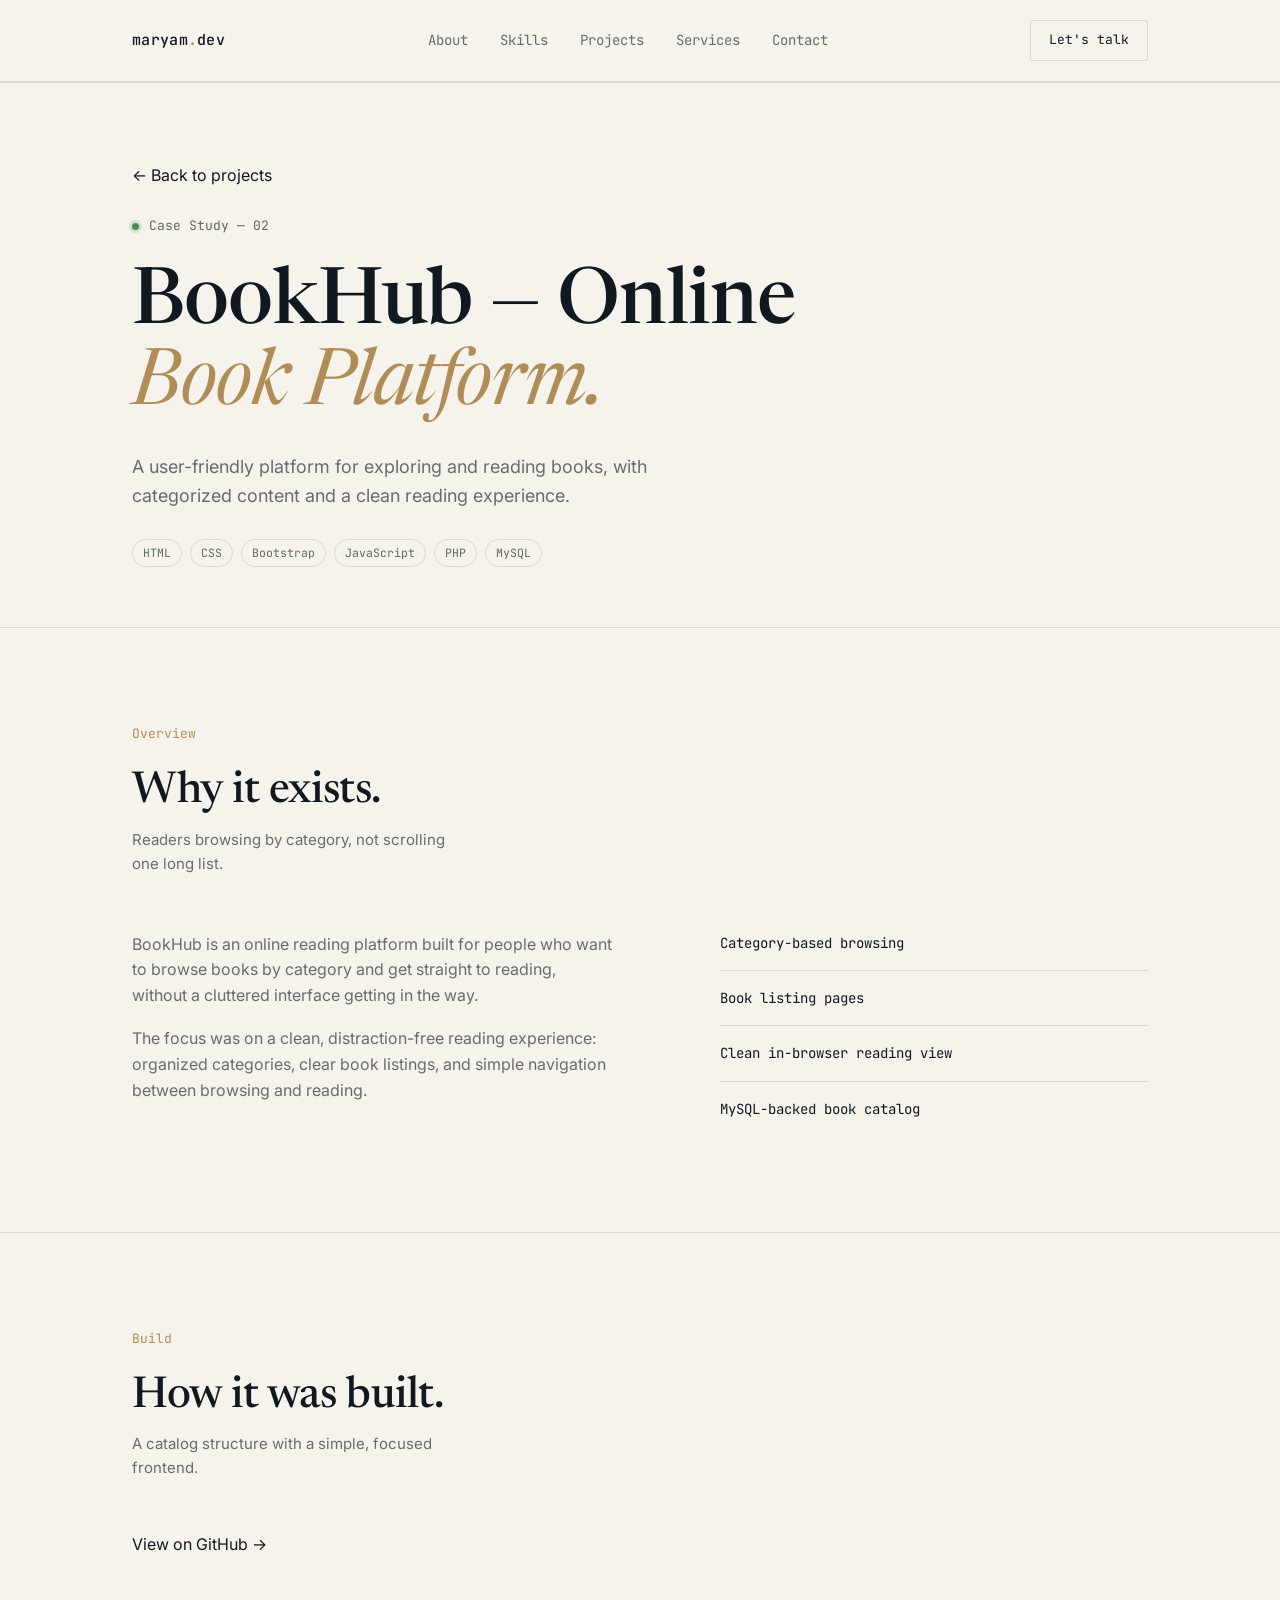
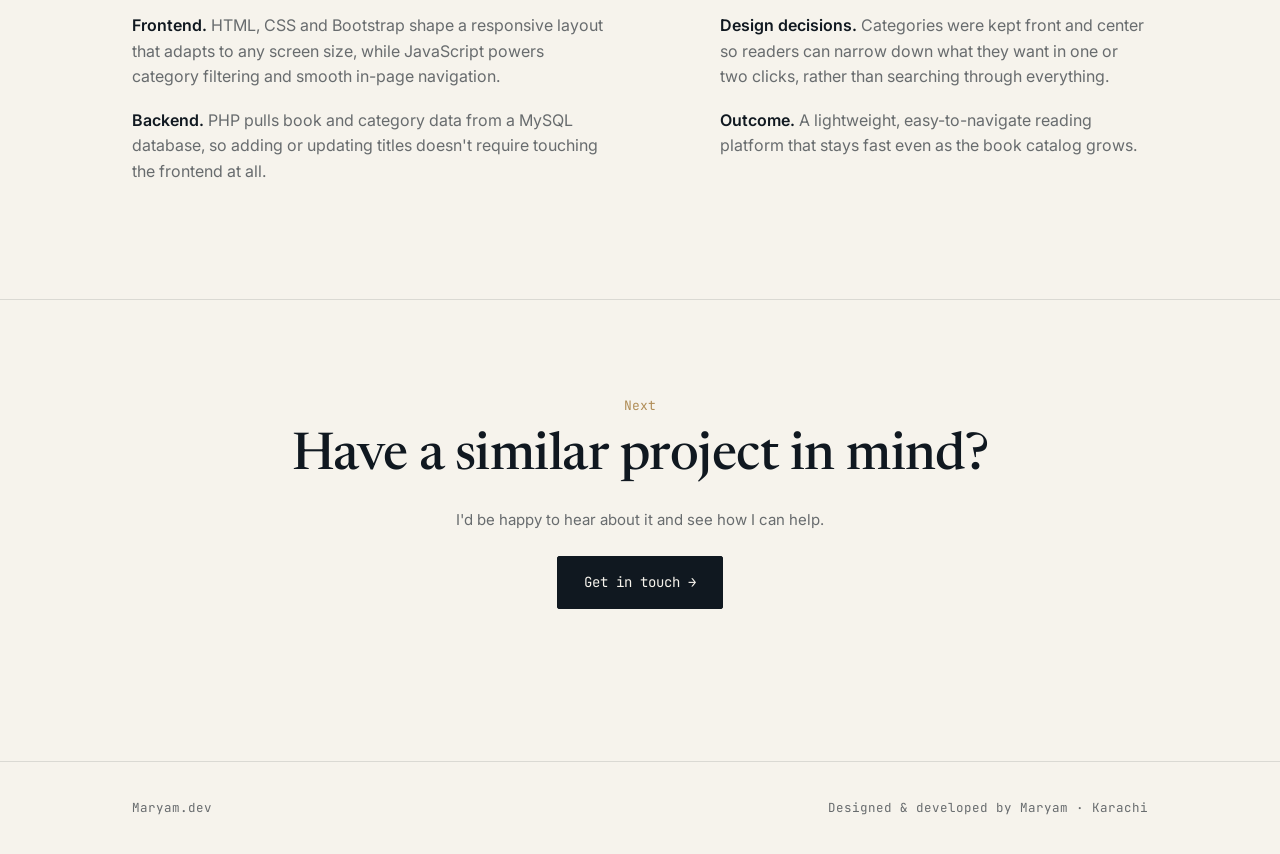
==== case-bookhub.html @ 62192def "Updated Repo" ====
<!DOCTYPE html>
<html lang="ur">

<head>
  <meta charset="UTF-8">
  <meta name="viewport" content="width=device-width, initial-scale=1.0">
  <title>BookHub — Case Study — Maryam Sultani</title>
  <link rel="preconnect" href="https://fonts.googleapis.com">
  <link rel="preconnect" href="https://fonts.gstatic.com" crossorigin>
  <link
    href="https://fonts.googleapis.com/css2?family=Newsreader:ital,opsz,wght@0,6..72,400;0,6..72,500;0,6..72,600;1,6..72,400&family=Inter:wght@400;500;600&family=JetBrains+Mono:wght@400;500&display=swap"
    rel="stylesheet">
  <link href="style.css" rel="stylesheet">
</head>

<body>

  <header>
    <div class="wrap">
      <nav>
        <div class="logo">
          <a href="portfolio.html">maryam<span>.</span>dev</a>
        </div>
        <div class="navlinks">
          <a href="portfolio.html#about">About</a>
          <a href="portfolio.html#skill">Skills</a>
          <a href="portfolio.html#project">Projects</a>
          <a href="portfolio.html#services">Services</a>
          <a href="portfolio.html#contact">Contact</a>
        </div>
        <a href="portfolio.html#contact" class="btn btn-ghost" style="padding:9px 18px; font-size:13px;">Let's talk</a>
      </nav>
    </div>
  </header>

  <section class="hero" style="padding:80px 0 60px;">
    <div class="wrap">
      <a href="portfolio.html#project" class="link" style="display:inline-block; margin-bottom:28px;">← Back to
        projects</a>
      <div class="eyebrow"><span class="dot"></span> Case Study — 02</div>
      <h1>BookHub — Online <em>Book Platform.</em></h1>
      <p class="lede">A user-friendly platform for exploring and reading books, with categorized content and a clean
        reading experience.</p>
      <div class="stack" style="margin-top:28px;">
        <span>HTML</span><span>CSS</span><span>Bootstrap</span><span>JavaScript</span><span>PHP</span><span>MySQL</span>
      </div>
    </div>
  </section>

  <section id="about">
    <div class="wrap">
      <div class="sec-head">
        <div>
          <span class="tag">Overview</span>
          <h2>Why it exists.</h2>
        <p>Readers browsing by category, not scrolling one long list.</p>

        </div>
      </div>
      <div class="about-grid">
        <div class="reveal">
          <p>
            BookHub is an online reading platform built for people who want to browse books by category and get
            straight to reading, without a cluttered interface getting in the way.
          </p>
          <p>
            The focus was on a clean, distraction-free reading experience: organized categories, clear book listings,
            and simple navigation between browsing and reading.
          </p>
        </div>
        <div class="skills reveal">
          <div class="skill-row"><span>Category-based browsing</span></div>
          <div class="skill-row"><span>Book listing pages</span></div>
          <div class="skill-row"><span>Clean in-browser reading view</span></div>
          <div class="skill-row" style="border-bottom:none;"><span>MySQL-backed book catalog</span></div>
        </div>
      </div>
    </div>
  </section>

  <section id="skill">
    <div class="wrap">
      <div class="sec-head">
        <div>
          <span class="tag">Build</span>
          <h2>How it was built.</h2>
          <p>A catalog structure with a simple, focused frontend.</p>
          <br>
          <br>
          <div class="project-links">
  <a href="https://github.com/maryumsultani12-cmyk/bookHub" target="_blank">
    View on GitHub →
  </a>
</div>
        </div>
      </div>
      <div class="about-grid">
        <div class="reveal">
          <p><b>Frontend.</b> HTML, CSS and Bootstrap shape a responsive layout that adapts to any screen size, while
            JavaScript powers category filtering and smooth in-page navigation.</p>
          <p><b>Backend.</b> PHP pulls book and category data from a MySQL database, so adding or updating titles
            doesn't require touching the frontend at all.</p>
        </div>
        <div class="reveal">
          <p><b>Design decisions.</b> Categories were kept front and center so readers can narrow down what they want
            in one or two clicks, rather than searching through everything.</p>
          <p><b>Outcome.</b> A lightweight, easy-to-navigate reading platform that stays fast even as the book catalog
            grows.</p>
        </div>
      </div>
    </div>
  </section>

  <section id="contact">
    <div class="wrap">
      <div class="contact-box" style="grid-template-columns:1fr; text-align:center;">
        <div class="sec-head" style="justify-content:center; text-align:center;">
          <div style="width:100%;">
            <span class="tag">Next</span>
            <h2>Have a similar project in mind?</h2>
            <p style="color:var(--text-soft); max-width:480px; margin:0 auto;">I'd be happy to hear about it and see
              how I can help.</p>
            <a href="portfolio.html#contact" class="btn btn-primary" style="margin-top:24px; display:inline-block;">Get
              in touch →</a>
          </div>
        </div>
      </div>
    </div>
  </section>

  <footer>
    <div class="wrap" style="display:flex; justify-content:space-between; width:100%;">
      <span>Maryam.dev</span>
      <span>Designed & developed by Maryam · Karachi</span>
    </div>
  </footer>

  <script src="script.js"></script>

</body>

</html>
---- style.css ----
:root {
      --ink: #101820;
      --paper: #F6F3EC;
      --paper-dim: #EAE5D8;
      --brass: #B08D57;
      --sage: #5C6B5D;
      --line: rgba(16, 24, 32, 0.12);
      --text-soft: rgba(16, 24, 32, 0.62);
  }

  * {
      box-sizing: border-box;
      margin: 0;
      padding: 0;
  }

  html {
      scroll-behavior: smooth;
  }

  body {
      background: var(--paper);
      color: var(--ink);
      font-family: 'Inter', sans-serif;
      line-height: 1.6;
      overflow-x: hidden;
  }

  a {
      color: inherit;
      text-decoration: none;
  }

  .wrap {
      max-width: 1080px;
      margin: 0 auto;
      padding: 0 32px;
  }

  ::selection {
      background: var(--brass);
      color: var(--paper);
  }

  @media (prefers-reduced-motion: no-preference) {
      .reveal {
          opacity: 0;
          transform: translateY(18px);
          transition: opacity .7s ease, transform .7s ease;
      }

      .reveal.in {
          opacity: 1;
          transform: translateY(0);
      }
  }

  /* NAV */
  header {
      position: sticky;
      top: 0;
      z-index: 50;
      background: rgba(246, 243, 236, 0.86);
      backdrop-filter: blur(8px);
      border-bottom: 1px solid var(--line);
  }

  nav {
      display: flex;
      align-items: center;
      justify-content: space-between;
      padding: 20px 0;
  }

  .logo {
      font-family: 'JetBrains Mono', monospace;
      font-size: 15px;
      font-weight: 500;
      letter-spacing: 0.02em;
  }

  .logo span {
      color: var(--brass);
  }

  .navlinks {
      display: flex;
      gap: 32px;
      font-size: 14px;
      font-family: 'JetBrains Mono', monospace;
  }

  .navlinks a {
      color: var(--text-soft);
      transition: color .25s ease;
      position: relative;
  }

  .navlinks a:hover,
  .navlinks a:focus-visible {
      color: var(--ink);
  }

  .navlinks a::after {
      content: '';
      position: absolute;
      left: 0;
      bottom: -4px;
      width: 0;
      height: 1px;
      background: var(--brass);
      transition: width .25s ease;
  }

  .navlinks a:hover::after {
      width: 100%;
  }

  :focus-visible {
      outline: 2px solid var(--brass);
      outline-offset: 3px;
  }

  /* HERO */
  .hero {
      padding: 120px 0 100px;
      position: relative;
  }

  .eyebrow {
      font-family: 'JetBrains Mono', monospace;
      font-size: 13px;
      color: var(--sage);
      display: flex;
      align-items: center;
      gap: 10px;
      margin-bottom: 28px;
  }

  .eyebrow .dot {
      width: 7px;
      height: 7px;
      border-radius: 50%;
      background: #4B8B5A;
      box-shadow: 0 0 0 3px rgba(75, 139, 90, 0.18);
  }

  .hero h1 {
      font-family: 'Newsreader', serif;
      font-weight: 500;
      font-size: clamp(42px, 6.4vw, 78px);
      line-height: 1.04;
      letter-spacing: -0.01em;
      max-width: 820px;
  }

  .hero h1 em {
      font-style: italic;
      color: var(--brass);
      font-weight: 400;
  }

  .hero p.lede {
      margin-top: 26px;
      max-width: 520px;
      font-size: 18px;
      color: var(--text-soft);
  }

  .hero-cta {
      display: flex;
      gap: 16px;
      margin-top: 40px;
      flex-wrap: wrap;
  }

  .btn {
      font-family: 'JetBrains Mono', monospace;
      font-size: 14px;
      padding: 14px 26px;
      border-radius: 2px;
      transition: all .25s ease;
      display: inline-block;
      border: 1px solid var(--ink);
  }

  .btn-primary {
      background: var(--ink);
      color: var(--paper);
  }

  .btn-primary:hover {
      background: var(--brass);
      border-color: var(--brass);
      color: var(--ink);
  }

  .btn-ghost {
      border-color: var(--line);
      color: var(--ink);
  }

  .btn-ghost:hover {
      border-color: var(--ink);
  }

  /* commit log signature */
  .commitlog {
      margin-top: 64px;
      max-width: 620px;
      border: 1px solid var(--line);
      border-radius: 4px;
      background: rgba(255, 255, 255, 0.4);
      overflow: hidden;
  }

  .commitlog .bar {
      display: flex;
      gap: 7px;
      padding: 12px 16px;
      border-bottom: 1px solid var(--line);
      background: var(--paper-dim);
  }

  .commitlog .bar span {
      width: 10px;
      height: 10px;
      border-radius: 50%;
      background: var(--line);
  }

  .commit {
      display: flex;
      gap: 16px;
      padding: 13px 18px;
      font-family: 'JetBrains Mono', monospace;
      font-size: 13px;
      border-bottom: 1px solid var(--line);
  }

  .commit:last-child {
      border-bottom: none;
  }

  .commit .hash {
      color: var(--brass);
      flex-shrink: 0;
  }

  .commit .msg {
      color: var(--text-soft);
  }

  .commit .msg b {
      color: var(--ink);
      font-weight: 500;
  }

  /* SECTION HEADS */
  section {
      padding: 96px 0;
      border-top: 1px solid var(--line);
  }

  .sec-head {
      display: flex;
      justify-content: space-between;
      align-items: flex-end;
      margin-bottom: 56px;
      gap: 24px;
      flex-wrap: wrap;
  }

  .sec-head .tag {
      font-family: 'JetBrains Mono', monospace;
      font-size: 13px;
      color: var(--brass);
      margin-bottom: 12px;
      display: block;
  }

  .sec-head h2 {
      font-family: 'Newsreader', serif;
      font-size: clamp(30px, 4vw, 44px);
      font-weight: 500;
      letter-spacing: -0.01em;
  }

  .sec-head p {
      max-width: 340px;
      color: var(--text-soft);
      font-size: 15px;
  }

  /* ABOUT */
  .about-grid {
      display: grid;
      grid-template-columns: 1.1fr 0.9fr;
      gap: 64px;
  }

  .about-grid p {
      color: var(--text-soft);
      font-size: 16px;
      margin-bottom: 18px;
      max-width: 480px;
  }

  .about-grid p b {
      color: var(--ink);
      font-weight: 600;
  }

  .skills {
      display: flex;
      flex-direction: column;
      gap: 0;
  }

  .skill-row {
      display: flex;
      justify-content: space-between;
      align-items: center;
      padding: 16px 0;
      border-bottom: 1px solid var(--line);
      font-family: 'JetBrains Mono', monospace;
      font-size: 14px;
  }

  .skill-row:first-child {
      padding-top: 0;
  }

  .skill-bar {
      width: 140px;
      height: 3px;
      background: var(--line);
      position: relative;
      border-radius: 2px;
      overflow: hidden;
  }

  .skill-bar i {
      position: absolute;
      left: 0;
      top: 0;
      height: 100%;
      background: var(--brass);
      border-radius: 2px;
  }

  /* SKILLS GRID */
  .skillset {
      display: grid;
      grid-template-columns: repeat(3, 1fr);
      gap: 24px;
  }

  .skill-cat {
      border: 1px solid var(--line);
      border-radius: 6px;
      padding: 28px 24px;
      background: rgba(255, 255, 255, 0.35);
      transition: transform .3s ease, border-color .3s ease;
  }

  .skill-cat:hover {
      transform: translateY(-4px);
      border-color: var(--brass);
  }

  .skill-cat h3 {
      font-family: 'JetBrains Mono', monospace;
      font-size: 13px;
      color: var(--brass);
      text-transform: uppercase;
      letter-spacing: 0.04em;
      margin-bottom: 18px;
  }

  .stack.lg span {
      font-size: 13px;
      padding: 7px 14px;
  }

  @media (max-width:760px) {
      .skillset {
          grid-template-columns: 1fr;
      }
  }

  /* PROJECTS */
  .projects {
      display: flex;
      flex-direction: column;
  }

  .project {
      display: grid;
      grid-template-columns: 80px 1fr auto;
      gap: 28px;
      align-items: start;
      padding: 34px 0;
      border-bottom: 1px solid var(--line);
      transition: padding-left .3s ease;
  }

  .project:hover {
      padding-left: 10px;
  }

  .project .num {
      font-family: 'JetBrains Mono', monospace;
      color: var(--brass);
      font-size: 14px;
      padding-top: 6px;
  }

  .project h3 {
      font-family: 'Newsreader', serif;
      font-size: 26px;
      font-weight: 500;
      margin-bottom: 8px;
  }

  .project p {
      color: var(--text-soft);
      font-size: 15px;
      max-width: 480px;
      margin-bottom: 12px;
  }

  .stack {
      display: flex;
      gap: 8px;
      flex-wrap: wrap;
  }

  .stack span {
      font-family: 'JetBrains Mono', monospace;
      font-size: 11.5px;
      padding: 4px 10px;
      border: 1px solid var(--line);
      border-radius: 20px;
      color: var(--sage);
  }

  .project .link {
      font-family: 'JetBrains Mono', monospace;
      font-size: 13px;
      align-self: center;
      white-space: nowrap;
      border-bottom: 1px solid var(--ink);
      padding-bottom: 2px;
      transition: opacity .25s ease;
  }

  .project .link:hover {
      opacity: 0.6;
  }

  /* PRICING */
  .plans {
      display: grid;
      grid-template-columns: repeat(3, 1fr);
      gap: 24px;
  }

  .plan {
      border: 1px solid var(--line);
      border-radius: 6px;
      padding: 36px 28px;
      background: rgba(255, 255, 255, 0.35);
      display: flex;
      flex-direction: column;
      transition: transform .3s ease, border-color .3s ease;
  }

  .plan:hover {
      transform: translateY(-6px);
      border-color: var(--brass);
  }

  .plan.featured {
      border-color: var(--ink);
      background: var(--ink);
      color: var(--paper);
  }

  .plan.featured .stack-note,
  .plan.featured p {
      color: rgba(246, 243, 236, 0.7);
  }

  .plan .tier {
      font-family: 'JetBrains Mono', monospace;
      font-size: 13px;
      color: var(--brass);
      margin-bottom: 10px;
  }

  .plan h3 {
      font-family: 'Newsreader', serif;
      font-size: 32px;
      font-weight: 500;
      margin-bottom: 6px;
  }

  .plan .price-note {
      font-size: 13px;
      color: var(--text-soft);
      margin-bottom: 24px;
  }

  .plan.featured .price-note {
      color: rgba(246, 243, 236, 0.55);
  }

  .plan ul {
      list-style: none;
      display: flex;
      flex-direction: column;
      gap: 12px;
      margin-bottom: 28px;
      flex: 1;
  }

  .plan li {
      font-size: 14px;
      padding-left: 20px;
      position: relative;
  }

  .plan li::before {
      content: '—';
      position: absolute;
      left: 0;
      color: var(--brass);
  }

  /* CONTACT */
  .contact-box {
      display: grid;
      grid-template-columns: 1fr 1fr;
      gap: 64px;
      align-items: center;
  }

  .contact-box h2 {
      font-family: 'Newsreader', serif;
      font-size: clamp(32px, 4.4vw, 52px);
      font-weight: 500;
      line-height: 1.15;
      margin-bottom: 20px;
  }

  .contact-links {
      display: flex;
      flex-direction: column;
      gap: 0;
  }

  .contact-links a {
      display: flex;
      justify-content: space-between;
      align-items: center;
      padding: 20px 0;
      border-bottom: 1px solid var(--line);
      font-family: 'JetBrains Mono', monospace;
      font-size: 15px;
  }

  .contact-links a .arrow {
      transition: transform .25s ease;
      color: var(--brass);
  }

  .contact-links a:hover .arrow {
      transform: translateX(6px);
  }

  .contact-links a:first-child {
      padding-top: 0;
  }

  footer {
      padding: 36px 0;
      border-top: 1px solid var(--line);
      font-family: 'JetBrains Mono', monospace;
      font-size: 12.5px;
      color: var(--text-soft);
      display: flex;
      justify-content: space-between;
  }

  @media (max-width:760px) {
      .navlinks {
          display: none;
      }

      .about-grid,
      .contact-box {
          grid-template-columns: 1fr;
          gap: 40px;
      }

      .plans {
          grid-template-columns: 1fr;
      }

      .project {
          grid-template-columns: 40px 1fr;
      }

      .project .link {
          grid-column: 2;
          padding-top: 4px;
      }

      .hero {
          padding: 80px 0 60px;
      }
  }
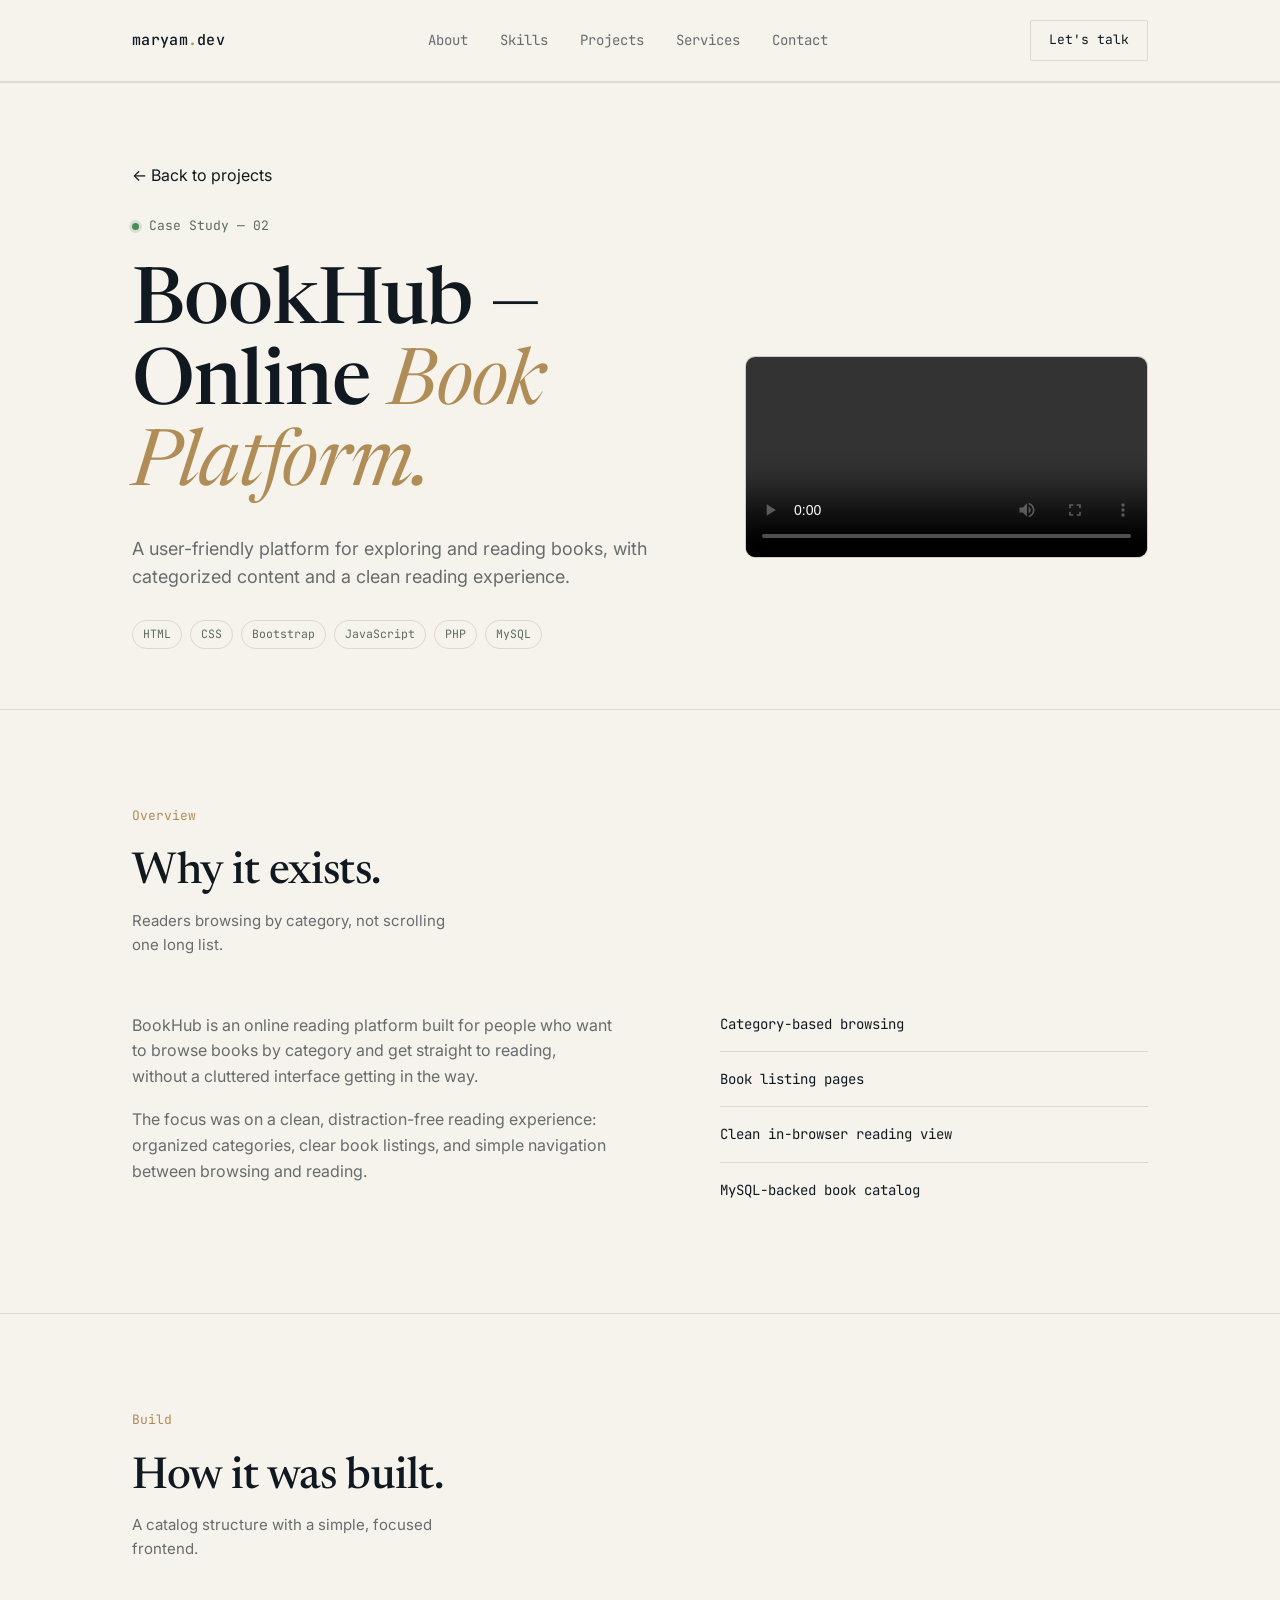
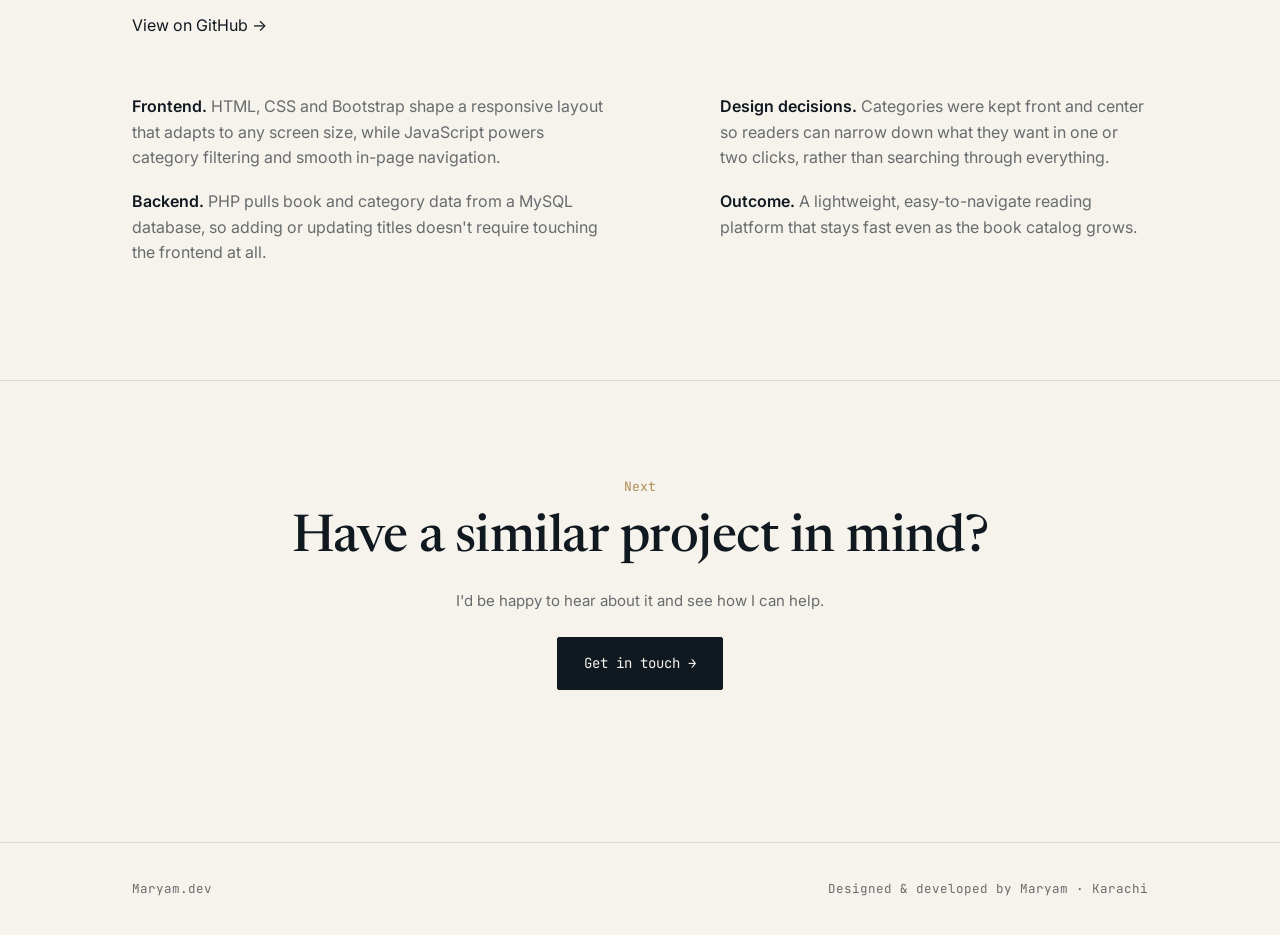
==== commit 145f445f: "Updated Repo" ====
--- a/case-bookhub.html
+++ b/case-bookhub.html
@@ -10,7 +10,9 @@
   <link
     href="https://fonts.googleapis.com/css2?family=Newsreader:ital,opsz,wght@0,6..72,400;0,6..72,500;0,6..72,600;1,6..72,400&family=Inter:wght@400;500;600&family=JetBrains+Mono:wght@400;500&display=swap"
     rel="stylesheet">
-  <link href="style.css" rel="stylesheet">
+  <!-- aos link -->
+  <link href="https://unpkg.com/aos@2.3.1/dist/aos.css" rel="stylesheet">
+  <link href="asset/style.css" rel="stylesheet">
 </head>
 
 <body>
@@ -38,22 +40,29 @@
       <a href="portfolio.html#project" class="link" style="display:inline-block; margin-bottom:28px;">← Back to
         projects</a>
       <div class="eyebrow"><span class="dot"></span> Case Study — 02</div>
-      <h1>BookHub — Online <em>Book Platform.</em></h1>
-      <p class="lede">A user-friendly platform for exploring and reading books, with categorized content and a clean
-        reading experience.</p>
-      <div class="stack" style="margin-top:28px;">
-        <span>HTML</span><span>CSS</span><span>Bootstrap</span><span>JavaScript</span><span>PHP</span><span>MySQL</span>
+      <div class="hero-split">
+        <div class="hero-split-text" data-aos="fade-right">
+          <h1>BookHub — Online <em>Book Platform.</em></h1>
+          <p class="lede">A user-friendly platform for exploring and reading books, with categorized content and a clean
+            reading experience.</p>
+          <div class="stack" style="margin-top:28px;">
+            <span>HTML</span><span>CSS</span><span>Bootstrap</span><span>JavaScript</span><span>PHP</span><span>MySQL</span>
+          </div>
+        </div>
+        <div class="hero-split-media" data-aos="fade-left">
+          <video src="asset/images/bookhub video.mp4" controls preload="metadata"></video>
+        </div>
       </div>
     </div>
   </section>
 
   <section id="about">
-    <div class="wrap">
+    <div class="wrap" data-aos="fade-up">
       <div class="sec-head">
         <div>
           <span class="tag">Overview</span>
           <h2>Why it exists.</h2>
-        <p>Readers browsing by category, not scrolling one long list.</p>
+          <p>Readers browsing by category, not scrolling one long list.</p>
 
         </div>
       </div>
@@ -79,7 +88,7 @@
   </section>
 
   <section id="skill">
-    <div class="wrap">
+    <div class="wrap" data-aos="fade-up">
       <div class="sec-head">
         <div>
           <span class="tag">Build</span>
@@ -88,10 +97,10 @@
           <br>
           <br>
           <div class="project-links">
-  <a href="https://github.com/maryumsultani12-cmyk/bookHub" target="_blank">
-    View on GitHub →
-  </a>
-</div>
+            <a href="https://github.com/maryumsultani12-cmyk/bookHub" target="_blank">
+              View on GitHub →
+            </a>
+          </div>
         </div>
       </div>
       <div class="about-grid">
@@ -112,7 +121,7 @@
   </section>
 
   <section id="contact">
-    <div class="wrap">
+    <div class="wrap" data-aos="fade-up">
       <div class="contact-box" style="grid-template-columns:1fr; text-align:center;">
         <div class="sec-head" style="justify-content:center; text-align:center;">
           <div style="width:100%;">
@@ -134,9 +143,10 @@
       <span>Designed & developed by Maryam · Karachi</span>
     </div>
   </footer>
-
+<script src="https://unpkg.com/aos@2.3.1/dist/aos.js"></script>
+<script>AOS.init({ duration: 700, once: true, easing: 'ease-out-cubic' });</script>
   <script src="script.js"></script>
 
 </body>
 
-</html>
+</html>
--- a/asset/style.css
+++ b/asset/style.css
@@ -0,0 +1,665 @@
+:root {
+      --ink: #101820;
+      --paper: #F6F3EC;
+      --paper-dim: #EAE5D8;
+      --brass: #B08D57;
+      --sage: #5C6B5D;
+      --line: rgba(16, 24, 32, 0.12);
+      --text-soft: rgba(16, 24, 32, 0.62);
+  }
+
+  * {
+      box-sizing: border-box;
+      margin: 0;
+      padding: 0;
+  }
+
+  html {
+      scroll-behavior: smooth;
+  }
+
+  body {
+      background: var(--paper);
+      color: var(--ink);
+      font-family: 'Inter', sans-serif;
+      line-height: 1.6;
+      overflow-x: hidden;
+  }
+
+  a {
+      color: inherit;
+      text-decoration: none;
+  }
+
+  .wrap {
+      max-width: 1080px;
+      margin: 0 auto;
+      padding: 0 32px;
+  }
+
+  ::selection {
+      background: var(--brass);
+      color: var(--paper);
+  }
+
+  
+
+  /* NAV */
+  header {
+      position: sticky;
+      top: 0;
+      z-index: 50;
+      background: rgba(246, 243, 236, 0.86);
+      backdrop-filter: blur(8px);
+      border-bottom: 1px solid var(--line);
+  }
+
+  nav {
+      display: flex;
+      align-items: center;
+      justify-content: space-between;
+      padding: 20px 0;
+  }
+
+  .logo {
+      font-family: 'JetBrains Mono', monospace;
+      font-size: 15px;
+      font-weight: 500;
+      letter-spacing: 0.02em;
+  }
+
+  .logo span {
+      color: var(--brass);
+  }
+
+  .navlinks {
+      display: flex;
+      gap: 32px;
+      font-size: 14px;
+      font-family: 'JetBrains Mono', monospace;
+  }
+
+  .navlinks a {
+      color: var(--text-soft);
+      transition: color .25s ease;
+      position: relative;
+  }
+
+  .navlinks a:hover,
+  .navlinks a:focus-visible {
+      color: var(--ink);
+  }
+
+  .navlinks a::after {
+      content: '';
+      position: absolute;
+      left: 0;
+      bottom: -4px;
+      width: 0;
+      height: 1px;
+      background: var(--brass);
+      transition: width .25s ease;
+  }
+
+  .navlinks a:hover::after {
+      width: 100%;
+  }
+
+  :focus-visible {
+      outline: 2px solid var(--brass);
+      outline-offset: 3px;
+  }
+
+  /* HERO */
+  .hero {
+      padding: 120px 0 100px;
+      position: relative;
+  }
+
+  .hero-split {
+      display: grid;
+      grid-template-columns: 1.4fr 1fr;
+      gap: 48px;
+      align-items: center;
+  }
+
+  .hero-split-media {
+      border: 1px solid var(--line);
+      border-radius: 10px;
+      overflow: hidden;
+      background: var(--paper-dim);
+  }
+
+  .hero-split-media video {
+      display: block;
+      width: 100%;
+      height: auto;
+      max-height: 480px;
+      object-fit: contain;
+  }
+
+  @media (max-width: 900px) {
+      .hero-split {
+          grid-template-columns: 1fr;
+      }
+  }
+
+  .eyebrow {
+      font-family: 'JetBrains Mono', monospace;
+      font-size: 13px;
+      color: var(--sage);
+      display: flex;
+      align-items: center;
+      gap: 10px;
+      margin-bottom: 28px;
+  }
+
+  .eyebrow .dot {
+      width: 7px;
+      height: 7px;
+      border-radius: 50%;
+      background: #4B8B5A;
+      box-shadow: 0 0 0 3px rgba(75, 139, 90, 0.18);
+  }
+
+  .hero h1 {
+      font-family: 'Newsreader', serif;
+      font-weight: 500;
+      font-size: clamp(42px, 6.4vw, 78px);
+      line-height: 1.04;
+      letter-spacing: -0.01em;
+      max-width: 820px;
+  }
+
+  .hero h1 em {
+      font-style: italic;
+      color: var(--brass);
+      font-weight: 400;
+  }
+
+  .hero p.lede {
+      margin-top: 26px;
+      max-width: 520px;
+      font-size: 18px;
+      color: var(--text-soft);
+  }
+
+  .hero-cta {
+      display: flex;
+      gap: 16px;
+      margin-top: 40px;
+      flex-wrap: wrap;
+  }
+
+  .btn {
+      font-family: 'JetBrains Mono', monospace;
+      font-size: 14px;
+      padding: 14px 26px;
+      border-radius: 2px;
+      transition: all .25s ease;
+      display: inline-block;
+      border: 1px solid var(--ink);
+  }
+
+  .btn-primary {
+      background: var(--ink);
+      color: var(--paper);
+  }
+
+  .btn-primary:hover {
+      background: var(--brass);
+      border-color: var(--brass);
+      color: var(--ink);
+  }
+
+  .btn-ghost {
+      border-color: var(--line);
+      color: var(--ink);
+  }
+
+  .btn-ghost:hover {
+      border-color: var(--ink);
+  }
+
+  /* commit log signature */
+  .commitlog {
+      margin-top: 64px;
+      max-width: 620px;
+      border: 1px solid var(--line);
+      border-radius: 4px;
+      background: rgba(255, 255, 255, 0.4);
+      overflow: hidden;
+  }
+
+  .commitlog .bar {
+      display: flex;
+      gap: 7px;
+      padding: 12px 16px;
+      border-bottom: 1px solid var(--line);
+      background: var(--paper-dim);
+  }
+
+  .commitlog .bar span {
+      width: 10px;
+      height: 10px;
+      border-radius: 50%;
+      background: var(--line);
+  }
+
+  .commit {
+      display: flex;
+      gap: 16px;
+      padding: 13px 18px;
+      font-family: 'JetBrains Mono', monospace;
+      font-size: 13px;
+      border-bottom: 1px solid var(--line);
+  }
+
+  .commit:last-child {
+      border-bottom: none;
+  }
+
+  .commit .hash {
+      color: var(--brass);
+      flex-shrink: 0;
+  }
+
+  .commit .msg {
+      color: var(--text-soft);
+  }
+
+  .commit .msg b {
+      color: var(--ink);
+      font-weight: 500;
+  }
+
+  /* SECTION HEADS */
+  section {
+      padding: 96px 0;
+      border-top: 1px solid var(--line);
+  }
+
+  .sec-head {
+      display: flex;
+      justify-content: space-between;
+      align-items: flex-end;
+      margin-bottom: 56px;
+      gap: 24px;
+      flex-wrap: wrap;
+  }
+
+  .sec-head .tag {
+      font-family: 'JetBrains Mono', monospace;
+      font-size: 13px;
+      color: var(--brass);
+      margin-bottom: 12px;
+      display: block;
+  }
+
+  .sec-head h2 {
+      font-family: 'Newsreader', serif;
+      font-size: clamp(30px, 4vw, 44px);
+      font-weight: 500;
+      letter-spacing: -0.01em;
+  }
+
+  .sec-head p {
+      max-width: 340px;
+      color: var(--text-soft);
+      font-size: 15px;
+  }
+
+  /* ABOUT */
+  .about-grid {
+      display: grid;
+      grid-template-columns: 1.1fr 0.9fr;
+      gap: 64px;
+  }
+
+  .about-grid p {
+      color: var(--text-soft);
+      font-size: 16px;
+      margin-bottom: 18px;
+      max-width: 480px;
+  }
+
+  .about-grid p b {
+      color: var(--ink);
+      font-weight: 600;
+  }
+
+  .skills {
+      display: flex;
+      flex-direction: column;
+      gap: 0;
+  }
+
+  .skill-row {
+      display: flex;
+      justify-content: space-between;
+      align-items: center;
+      padding: 16px 0;
+      border-bottom: 1px solid var(--line);
+      font-family: 'JetBrains Mono', monospace;
+      font-size: 14px;
+  }
+
+  .skill-row:first-child {
+      padding-top: 0;
+  }
+
+  .skill-bar {
+      width: 140px;
+      height: 3px;
+      background: var(--line);
+      position: relative;
+      border-radius: 2px;
+      overflow: hidden;
+  }
+
+  .skill-bar i {
+      position: absolute;
+      left: 0;
+      top: 0;
+      height: 100%;
+      background: var(--brass);
+      border-radius: 2px;
+  }
+
+  /* SKILLS GRID */
+  .skillset {
+      display: grid;
+      grid-template-columns: repeat(3, 1fr);
+      gap: 24px;
+  }
+
+  .skill-cat {
+      border: 1px solid var(--line);
+      border-radius: 6px;
+      padding: 28px 24px;
+      background: rgba(255, 255, 255, 0.35);
+      transition: transform .3s ease, border-color .3s ease;
+  }
+
+  .skill-cat:hover {
+      transform: translateY(-4px);
+      border-color: var(--brass);
+  }
+
+  .skill-cat h3 {
+      font-family: 'JetBrains Mono', monospace;
+      font-size: 13px;
+      color: var(--brass);
+      text-transform: uppercase;
+      letter-spacing: 0.04em;
+      margin-bottom: 18px;
+  }
+
+  .stack.lg span {
+      font-size: 13px;
+      padding: 7px 14px;
+  }
+
+  @media (max-width:760px) {
+      .skillset {
+          grid-template-columns: 1fr;
+      }
+  }
+
+  /* PROJECTS */
+  .projects {
+      display: flex;
+      flex-direction: column;
+  }
+
+  .project {
+      display: grid;
+      grid-template-columns: 80px 1fr auto;
+      gap: 28px;
+      align-items: start;
+      padding: 34px 0;
+      border-bottom: 1px solid var(--line);
+      transition: padding-left .3s ease;
+  }
+
+  .project:hover {
+      padding-left: 10px;
+  }
+
+  .project-thumb {
+     margin-top: -60px;
+      border-radius: 8px;
+      overflow: hidden;
+      
+      max-width: 450px;
+  }
+
+  .project-img {
+      display: block;
+      width: 100%;
+      aspect-ratio: 16 / 10;
+      object-fit: contain;
+      transition: transform .4s ease;
+  }
+
+  .project:hover .project-img {
+      transform: scale(1.03);
+  }
+
+  .project .num {
+      font-family: 'JetBrains Mono', monospace;
+      color: var(--brass);
+      font-size: 14px;
+      padding-top: 6px;
+  }
+
+  .project h3 {
+      font-family: 'Newsreader', serif;
+      font-size: 26px;
+      font-weight: 500;
+      margin-top: -30px;
+  }
+
+  .project p {
+      color: var(--text-soft);
+      font-size: 15px;
+      max-width: 480px;
+      margin-bottom: 12px;
+  }
+
+  .stack {
+      display: flex;
+      gap: 8px;
+      flex-wrap: wrap;
+  }
+
+  .stack span {
+      font-family: 'JetBrains Mono', monospace;
+      font-size: 11.5px;
+      padding: 4px 10px;
+      border: 1px solid var(--line);
+      border-radius: 20px;
+      color: var(--sage);
+  }
+
+.project .project-links {
+    font-family: 'JetBrains Mono', monospace;
+    font-size: 13px;
+    align-self: center;
+    white-space: nowrap;
+    display: flex;
+    gap: 20px;
+}
+
+.project .project-links .link {
+    border-bottom: 1px solid var(--ink);
+    padding-bottom: 2px;
+    transition: opacity .25s ease;
+}
+
+.project .project-links .link:hover {
+    opacity: 0.6;
+}
+
+  /* services */
+  .plans {
+      display: grid;
+      grid-template-columns: repeat(3, 1fr);
+      gap: 24px;
+  }
+
+  .plan {
+      border: 1px solid var(--line);
+      border-radius: 6px;
+      padding: 36px 28px;
+      background: rgba(255, 255, 255, 0.35);
+      display: flex;
+      flex-direction: column;
+      transition: transform .3s ease, border-color .3s ease;
+  }
+
+  .plan:hover {
+      transform: translateY(-6px);
+      border-color: var(--brass);
+  }
+
+  .plan.featured {
+      border-color: var(--ink);
+      background: var(--ink);
+      color: var(--paper);
+  }
+
+  .plan.featured .stack-note,
+  .plan.featured p {
+      color: rgba(246, 243, 236, 0.7);
+  }
+
+  .plan .tier {
+      font-family: 'JetBrains Mono', monospace;
+      font-size: 13px;
+      color: var(--brass);
+      margin-bottom: 10px;
+  }
+
+  .plan h3 {
+      font-family: 'Newsreader', serif;
+      font-size: 32px;
+      font-weight: 500;
+      margin-bottom: 6px;
+  }
+
+  .plan .price-note {
+      font-size: 13px;
+      color: var(--text-soft);
+      margin-bottom: 24px;
+  }
+
+  .plan.featured .price-note {
+      color: rgba(246, 243, 236, 0.55);
+  }
+
+  .plan ul {
+      list-style: none;
+      display: flex;
+      flex-direction: column;
+      gap: 12px;
+      margin-bottom: 28px;
+      flex: 1;
+  }
+
+  .plan li {
+      font-size: 14px;
+      padding-left: 20px;
+      position: relative;
+  }
+
+  .plan li::before {
+      content: '—';
+      position: absolute;
+      left: 0;
+      color: var(--brass);
+  }
+
+  /* CONTACT */
+  .contact-box {
+      display: grid;
+      grid-template-columns: 1fr 1fr;
+      gap: 64px;
+      align-items: center;
+  }
+
+  .contact-box h2 {
+      font-family: 'Newsreader', serif;
+      font-size: clamp(32px, 4.4vw, 52px);
+      font-weight: 500;
+      line-height: 1.15;
+      margin-bottom: 20px;
+  }
+
+  .contact-links {
+      display: flex;
+      flex-direction: column;
+      gap: 0;
+  }
+
+  .contact-links a {
+      display: flex;
+      justify-content: space-between;
+      align-items: center;
+      padding: 20px 0;
+      border-bottom: 1px solid var(--line);
+      font-family: 'JetBrains Mono', monospace;
+      font-size: 15px;
+  }
+
+  .contact-links a .arrow {
+      transition: transform .25s ease;
+      color: var(--brass);
+  }
+
+  .contact-links a:hover .arrow {
+      transform: translateX(6px);
+  }
+
+  .contact-links a:first-child {
+      padding-top: 0;
+  }
+
+  footer {
+      padding: 36px 0;
+      border-top: 1px solid var(--line);
+      font-family: 'JetBrains Mono', monospace;
+      font-size: 12.5px;
+      color: var(--text-soft);
+      display: flex;
+      justify-content: space-between;
+  }
+
+  @media (max-width:760px) {
+      .navlinks {
+          display: none;
+      }
+
+      .about-grid,
+      .contact-box {
+          grid-template-columns: 1fr;
+          gap: 40px;
+      }
+
+      .plans {
+          grid-template-columns: 1fr;
+      }
+
+      .project {
+          grid-template-columns: 40px 1fr;
+      }
+
+      .project .link {
+          grid-column: 2;
+          padding-top: 4px;
+      }
+
+      .hero {
+          padding: 80px 0 60px;
+      }
+  }
